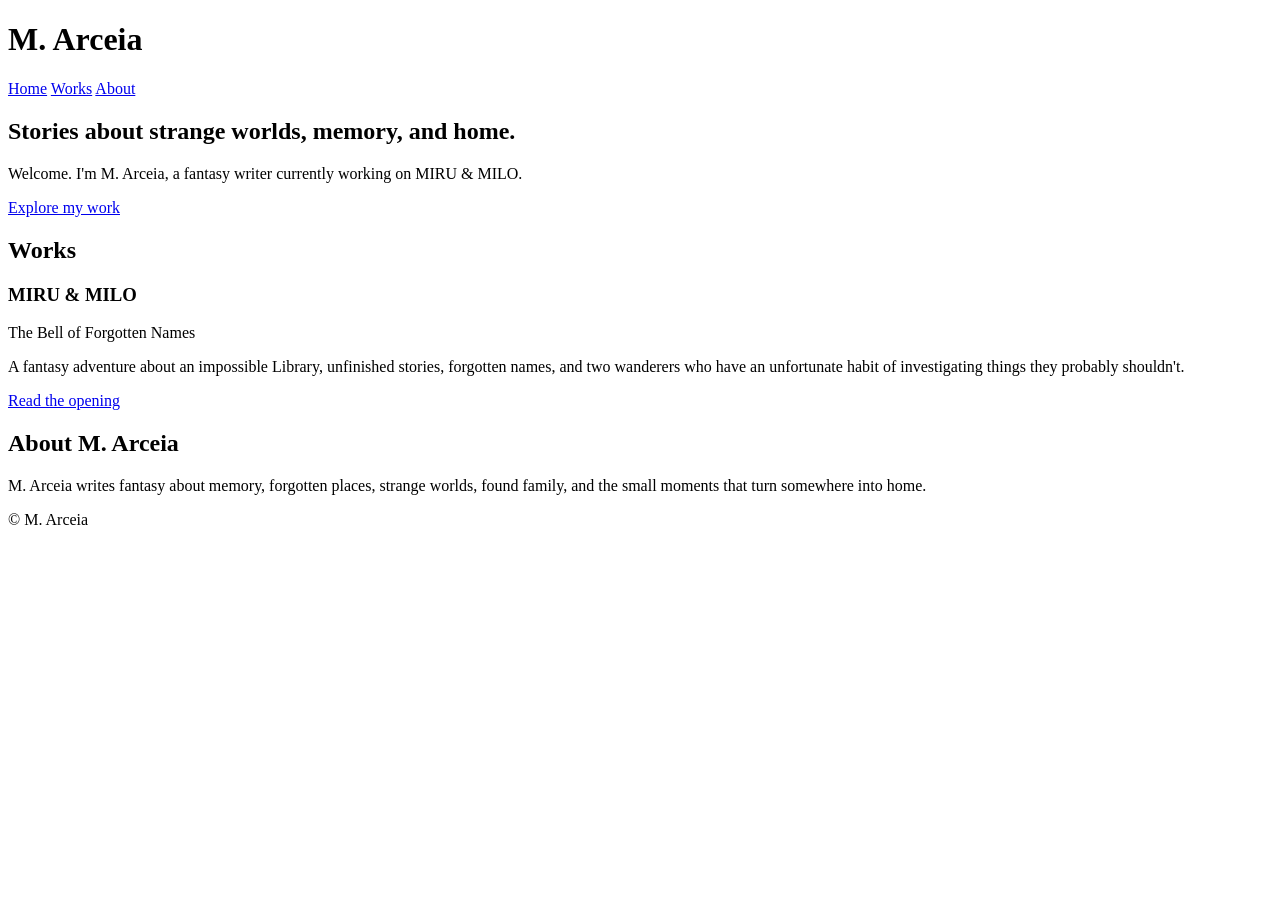
==== index.html @ 6c1ba5a0 "Create index.html" ====
<!DOCTYPE html>
<html lang="en">
<head>
    <meta charset="UTF-8">

    <meta
        name="viewport"
        content="width=device-width, initial-scale=1.0"
    >

    <title>M. Arceia</title>

    <link rel="stylesheet" href="style.css">
</head>

<body>

    <header>
        <h1>M. Arceia</h1>

        <nav>
            <a href="#home">Home</a>
            <a href="#works">Works</a>
            <a href="#about">About</a>
        </nav>
    </header>

    <main>

        <section id="home">
            <h2>Stories about strange worlds, memory, and home.</h2>

            <p>
                Welcome. I'm M. Arceia, a fantasy writer currently
                working on MIRU &amp; MILO.
            </p>

            <a class="button" href="#works">
                Explore my work
            </a>
        </section>

        <section id="works">
            <h2>Works</h2>

            <article class="book">
                <h3>MIRU &amp; MILO</h3>

                <p class="subtitle">
                    The Bell of Forgotten Names
                </p>

                <p>
                    A fantasy adventure about an impossible Library,
                    unfinished stories, forgotten names, and two
                    wanderers who have an unfortunate habit of
                    investigating things they probably shouldn't.
                </p>

                <a class="button" href="miru-and-milo.html">
                    Read the opening
                </a>
            </article>
        </section>

        <section id="about">
            <h2>About M. Arceia</h2>

            <p>
                M. Arceia writes fantasy about memory, forgotten
                places, strange worlds, found family, and the small
                moments that turn somewhere into home.
            </p>
        </section>

    </main>

    <footer>
        <p>&copy; M. Arceia</p>
    </footer>

</body>
</html>
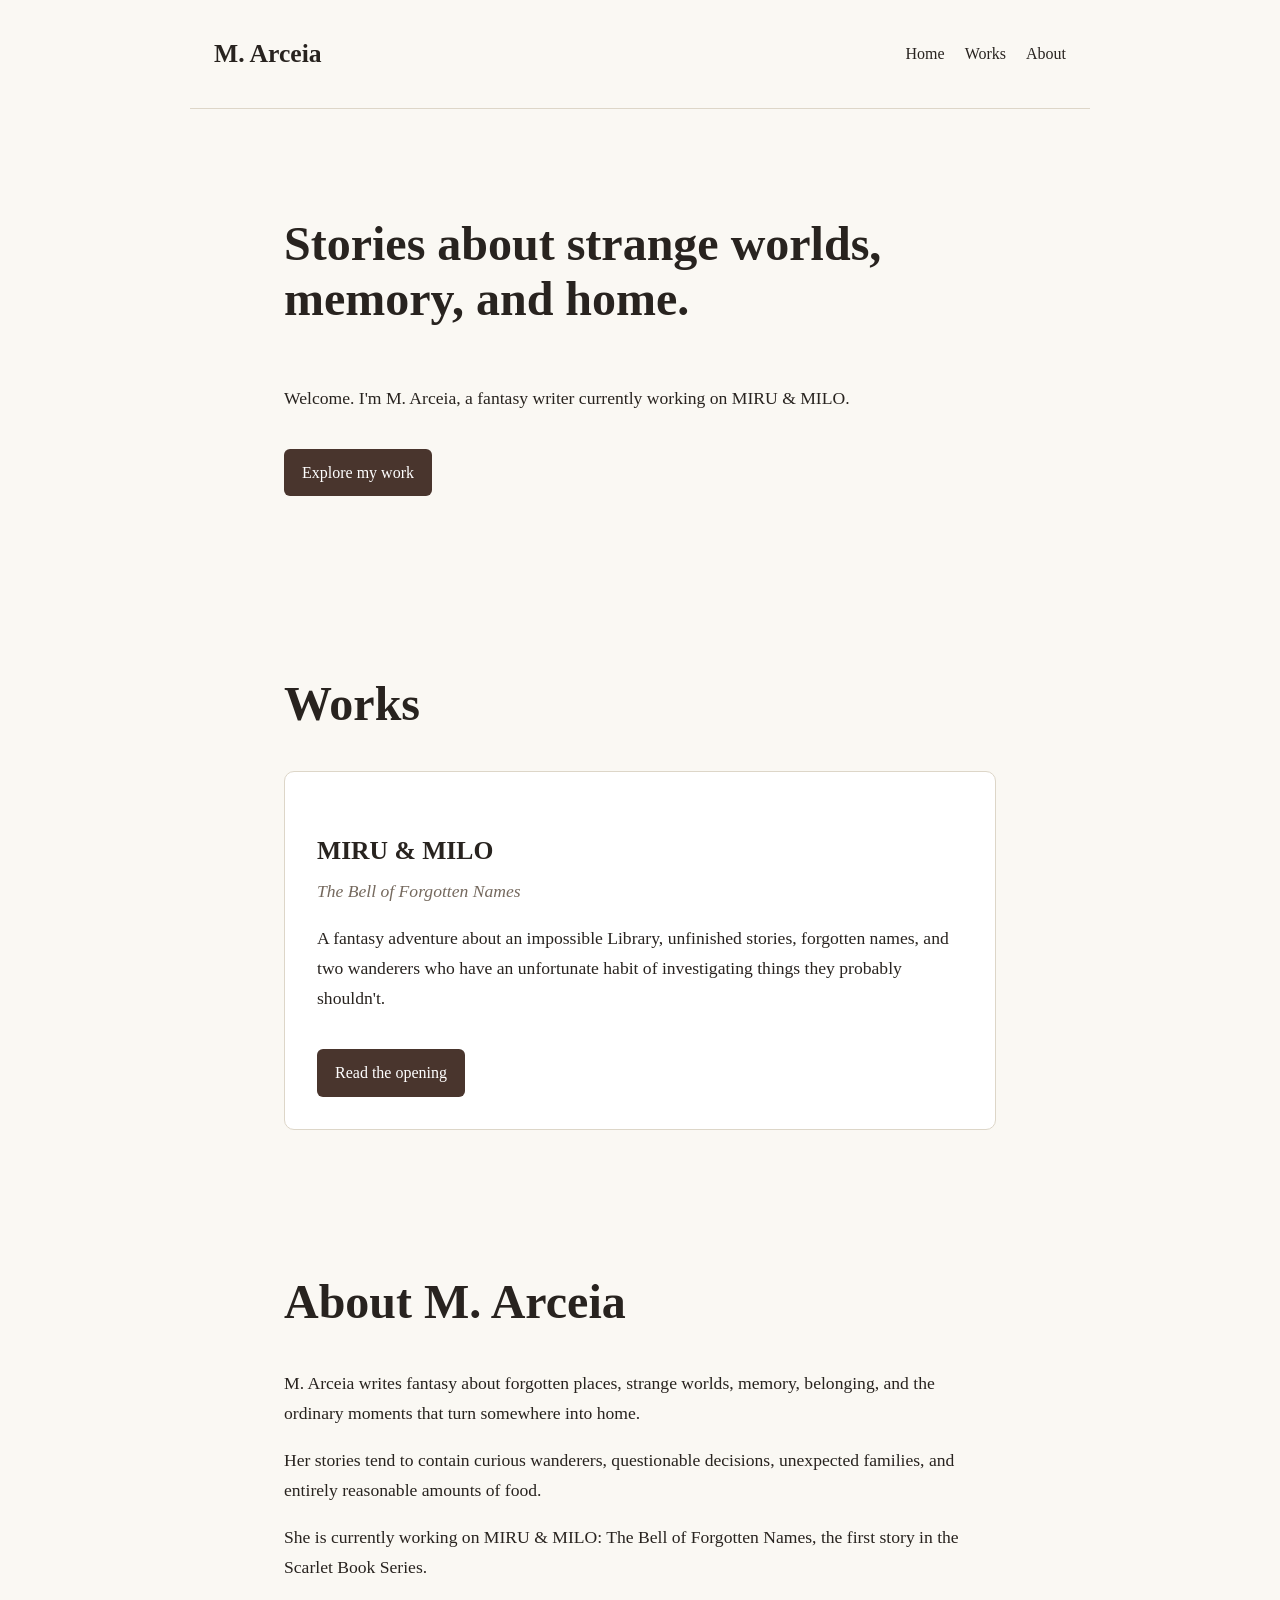
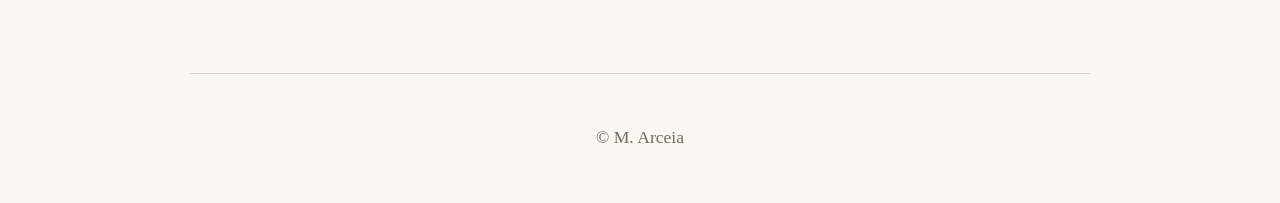
==== commit 82a5459e: "Update index.html" ====
--- a/index.html
+++ b/index.html
@@ -67,10 +67,10 @@
             <h2>About M. Arceia</h2>
 
             <p>
-                M. Arceia writes fantasy about memory, forgotten
-                places, strange worlds, found family, and the small
-                moments that turn somewhere into home.
+                M. Arceia writes fantasy about forgotten places, strange worlds, memory, belonging, and the ordinary moments that turn somewhere into home.
             </p>
+            <p>Her stories tend to contain curious wanderers, questionable decisions, unexpected families, and entirely reasonable amounts of food.</p>
+            <p>She is currently working on MIRU & MILO: The Bell of Forgotten Names, the first story in the Scarlet Book Series.</p>
         </section>
 
     </main>
--- a/style.css
+++ b/style.css
@@ -0,0 +1,303 @@
+* {
+    box-sizing: border-box;
+}
+
+html {
+    scroll-behavior: smooth;
+}
+
+body {
+    margin: 0;
+    background: #faf8f3;
+    color: #28231f;
+
+    font-family:
+        Georgia,
+        "Times New Roman",
+        serif;
+
+    line-height: 1.7;
+}
+
+/* Header */
+
+header {
+    max-width: 900px;
+    margin: auto;
+    padding: 32px 24px;
+
+    display: flex;
+    justify-content: space-between;
+    align-items: center;
+
+    border-bottom: 1px solid #ddd6c8;
+}
+
+header h1 {
+    margin: 0;
+    font-size: 1.6rem;
+}
+
+nav {
+    display: flex;
+    gap: 20px;
+}
+
+nav a {
+    color: #28231f;
+    text-decoration: none;
+}
+
+nav a:hover {
+    text-decoration: underline;
+}
+
+/* Main */
+
+main {
+    max-width: 760px;
+    margin: auto;
+    padding: 0 24px;
+}
+
+section {
+    padding: 72px 0;
+}
+
+#home {
+    min-height: 55vh;
+
+    display: flex;
+    flex-direction: column;
+    justify-content: center;
+}
+
+h2 {
+    font-size: clamp(2rem, 5vw, 3rem);
+    line-height: 1.15;
+
+    margin-top: 0;
+}
+
+h3 {
+    font-size: 1.6rem;
+    margin-bottom: 4px;
+}
+
+p {
+    font-size: 1.1rem;
+}
+
+/* Book card */
+
+.book {
+    margin-top: 32px;
+    padding: 32px;
+
+    background: white;
+
+    border: 1px solid #ddd6c8;
+    border-radius: 10px;
+}
+
+.subtitle {
+    margin-top: 0;
+    color: #75695e;
+    font-style: italic;
+}
+
+/* Buttons */
+
+.button {
+    display: inline-block;
+    align-self: flex-start;
+
+    margin-top: 18px;
+    padding: 10px 18px;
+
+    color: white;
+    background: #49352d;
+
+    text-decoration: none;
+    border-radius: 6px;
+}
+
+.button:hover {
+    background: #2f211c;
+}
+
+/* Footer */
+
+footer {
+    max-width: 900px;
+    margin: auto;
+
+    padding: 32px 24px;
+
+    border-top: 1px solid #ddd6c8;
+
+    text-align: center;
+    color: #75695e;
+}
+
+/* Phone layout */
+
+@media (max-width: 600px) {
+
+    header {
+        flex-direction: column;
+        align-items: flex-start;
+        gap: 14px;
+
+        padding: 24px 18px;
+    }
+
+    nav {
+        gap: 14px;
+        flex-wrap: wrap;
+    }
+
+    main {
+        padding: 0 18px;
+    }
+
+    section {
+        padding: 48px 0;
+    }
+
+    #home {
+        min-height: auto;
+        padding-top: 64px;
+        padding-bottom: 64px;
+    }
+
+    .book {
+        padding: 22px;
+    }
+
+    p {
+        font-size: 1rem;
+    }
+}
+/* Reading page */
+
+.reader {
+    max-width: 760px;
+    margin: 0 auto;
+    padding: 48px 24px 80px;
+}
+
+.manuscript {
+    margin-top: 36px;
+}
+
+.story-header {
+    text-align: center;
+    border: 0;
+    padding: 0;
+}
+.story-header {
+    display: flex;
+    flex-direction: column;
+    align-items: center;
+    justify-content: center;
+
+    text-align: center;
+
+    border: 0;
+    padding: 0;
+    margin-bottom: 40px;
+}
+
+.story-header h1 {
+    margin: 8px 0;
+    font-size: clamp(2rem, 6vw, 3.2rem);
+}
+
+.story-header .series {
+    margin: 0;
+}
+
+.story-header .story-title {
+    margin: 4px 0;
+}
+
+.story-header .author {
+    margin: 8px 0 0;
+}
+
+.story-header h1 {
+    font-size: clamp(2rem, 6vw, 3.2rem);
+    margin: 6px 0;
+}
+
+.series {
+    text-transform: uppercase;
+    letter-spacing: 0.12em;
+    color: #75695e;
+    font-size: 0.85rem;
+}
+
+.story-title {
+    font-size: 1.25rem;
+    font-style: italic;
+    margin: 0;
+}
+
+.author {
+    color: #75695e;
+}
+
+.manuscript hr {
+    border: 0;
+    border-top: 1px solid #ddd6c8;
+    margin: 48px 0;
+}
+
+.chapter-label {
+    text-align: center;
+    text-transform: uppercase;
+    letter-spacing: 0.14em;
+    color: #75695e;
+    font-size: 0.85rem;
+    margin-bottom: 6px;
+}
+
+.chapter h2 {
+    text-align: center;
+    font-size: clamp(1.8rem, 5vw, 2.5rem);
+    margin-top: 0;
+    margin-bottom: 48px;
+}
+
+.chapter p {
+    font-size: 1.1rem;
+    line-height: 1.85;
+    margin: 0 0 1.35em;
+}
+
+.back-link {
+    color: #49352d;
+    text-decoration: none;
+}
+
+.back-link:hover {
+    text-decoration: underline;
+}
+
+@media (max-width: 600px) {
+
+    .reader {
+        padding: 32px 18px 64px;
+    }
+
+    .chapter p {
+        font-size: 1rem;
+        line-height: 1.75;
+    }
+
+    .chapter h2 {
+        margin-bottom: 36px;
+    }
+}
+ 
